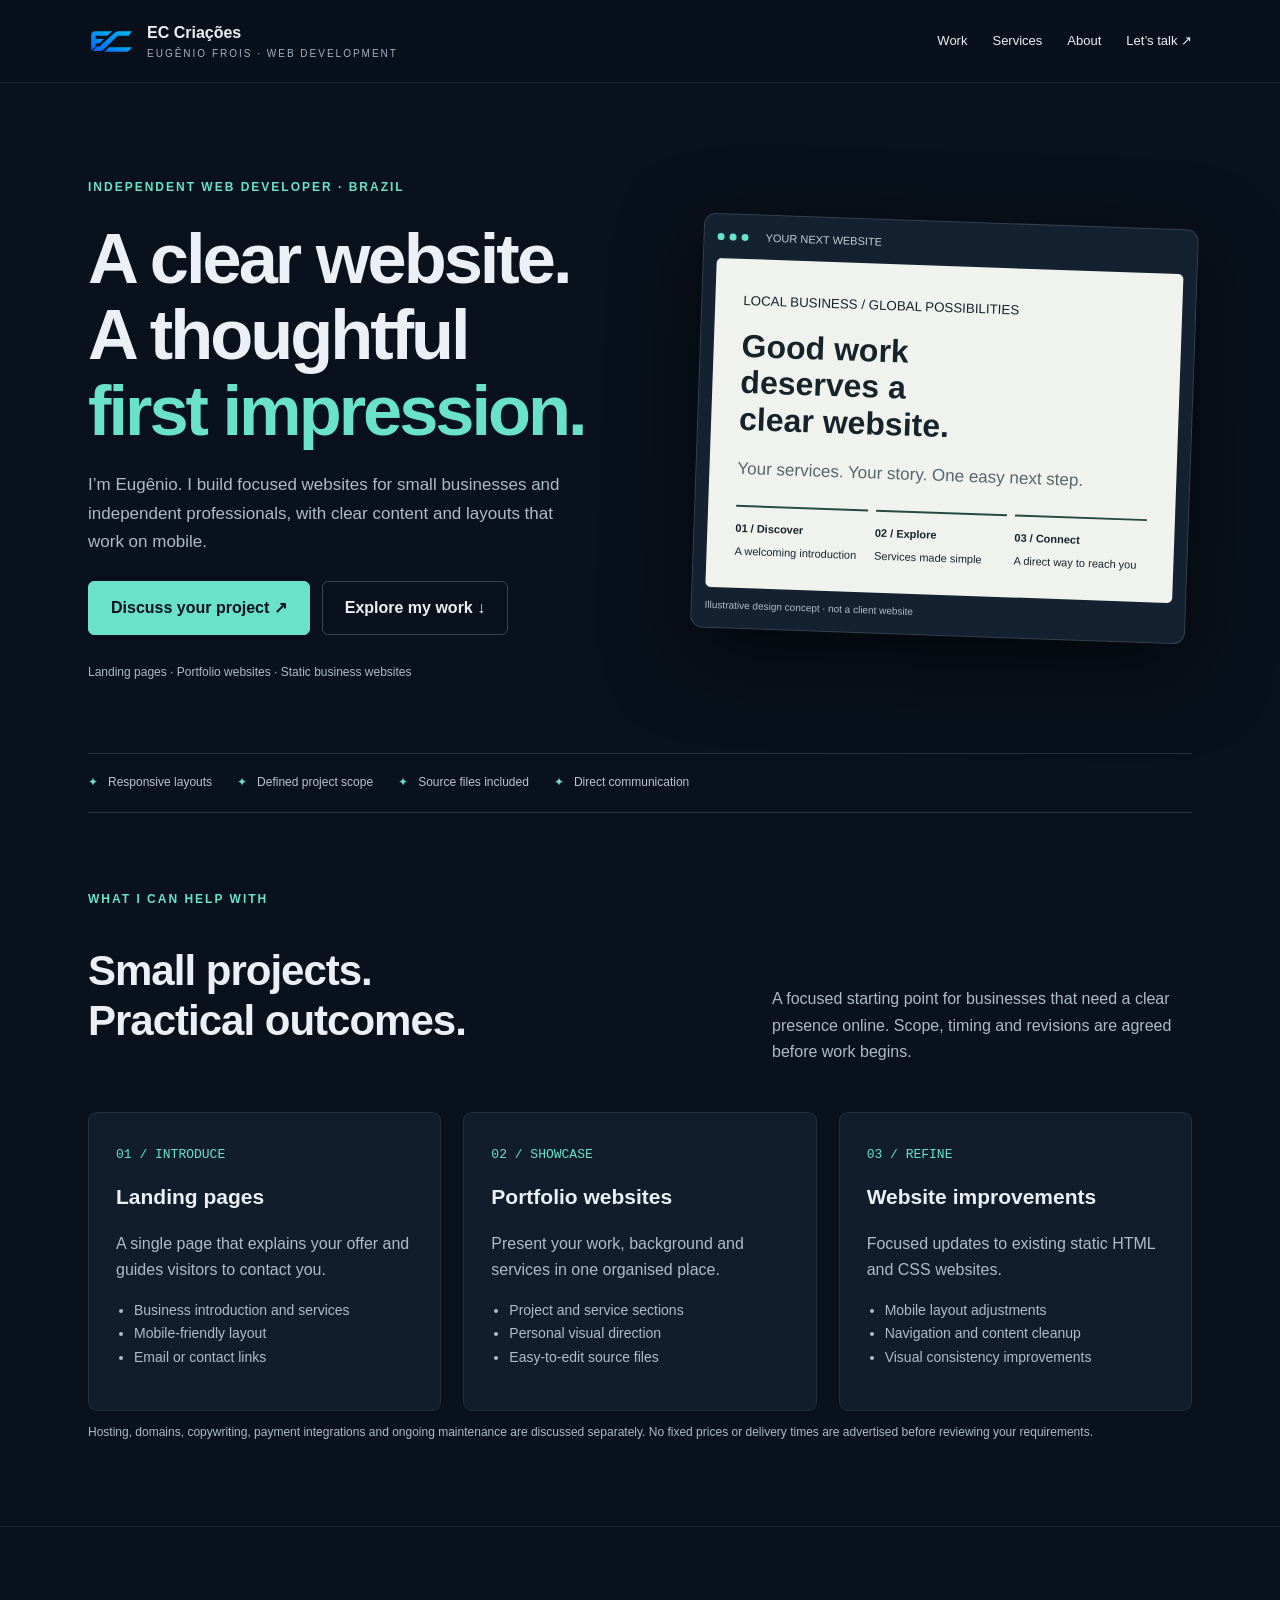
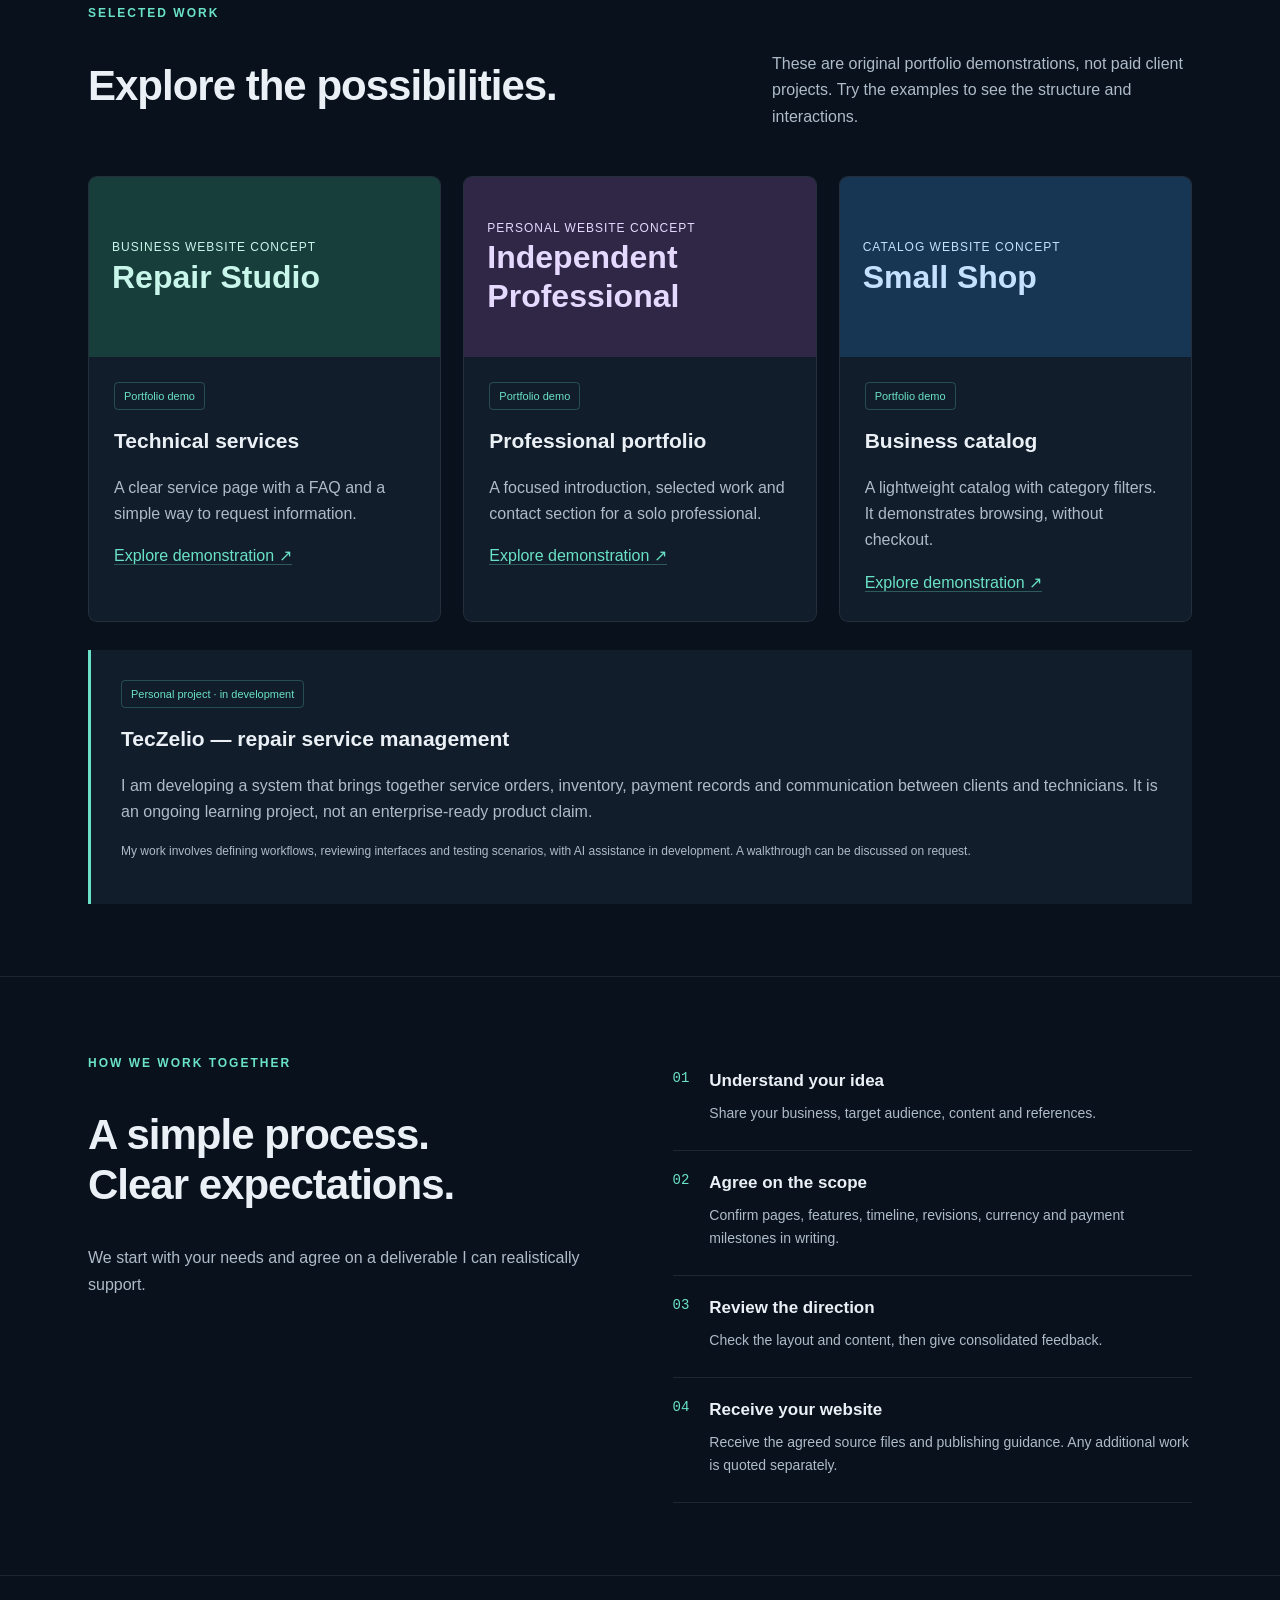
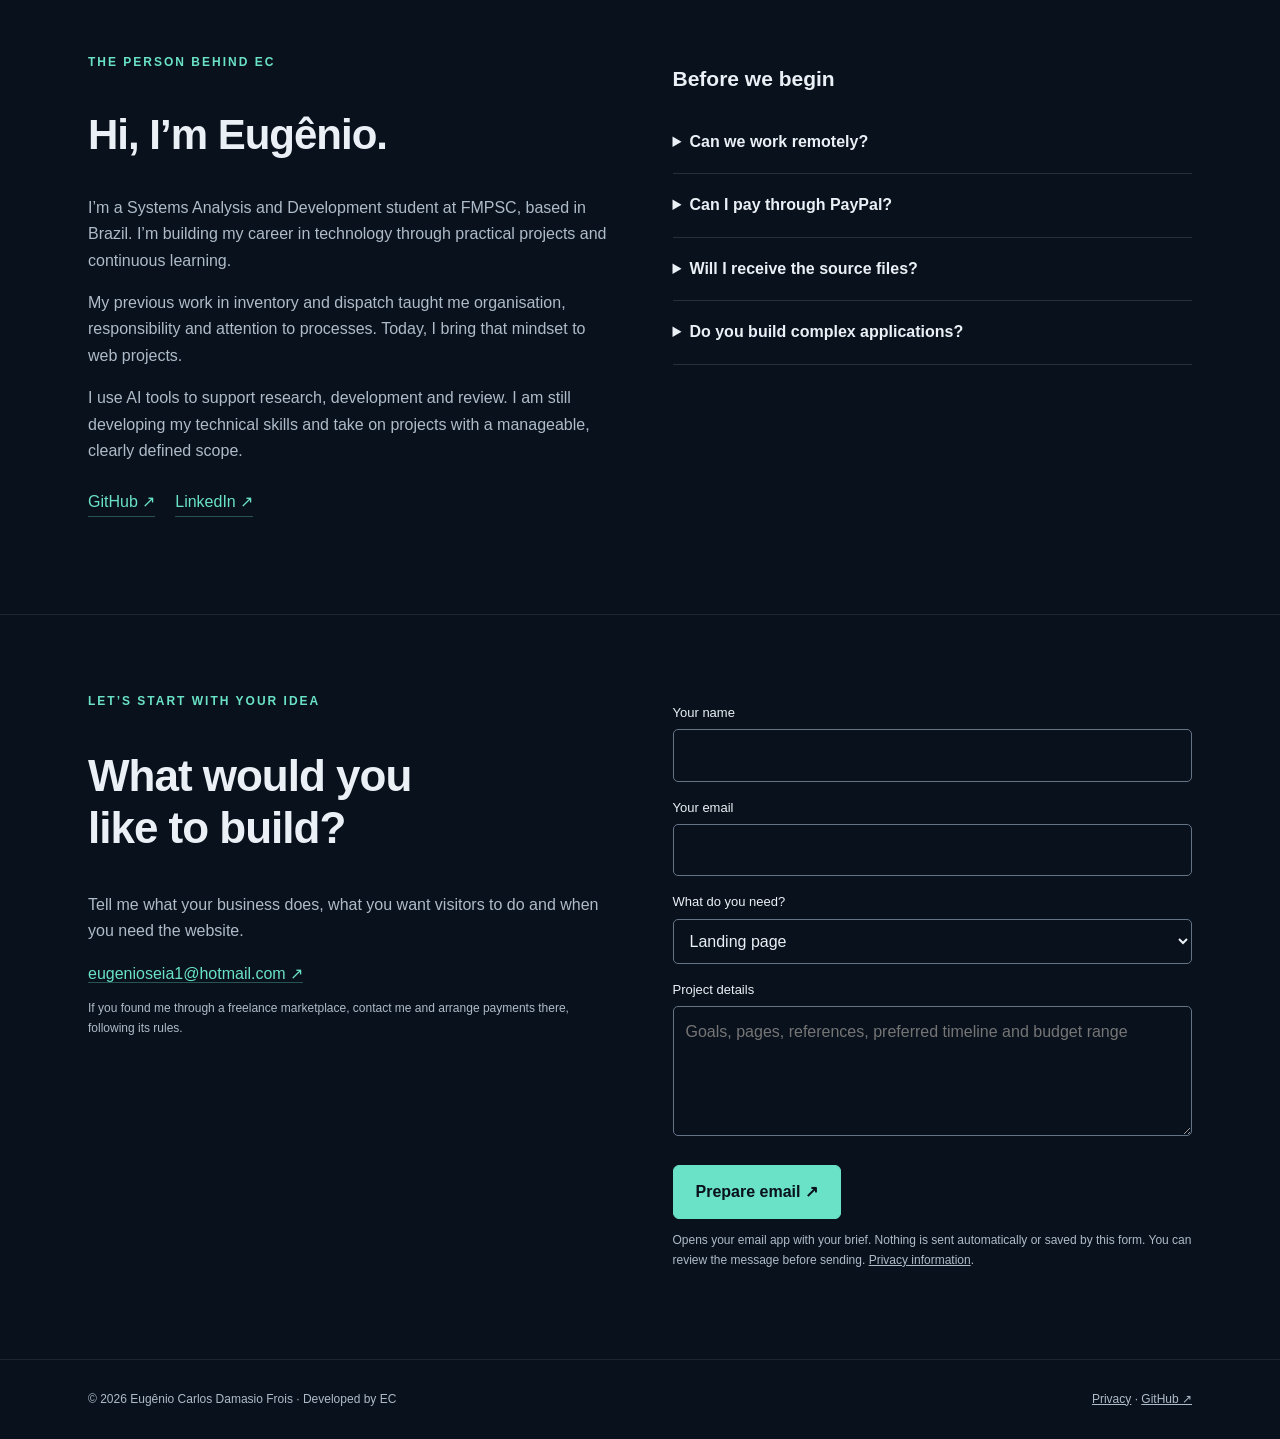
==== index.html @ fc592690 "Atualização do portfólio EC — 12/10/2026 00:22:36" ====
<!doctype html><html lang="en"><head><meta charset="utf-8"><meta name="viewport" content="width=device-width,initial-scale=1"><title>Eugênio Frois | EC · Independent Web Developer</title><meta name="description" content="Responsive landing pages, portfolio websites and static business websites by Eugênio Frois, an independent developer based in Brazil."><meta name="theme-color" content="#09111c"><link rel="icon" href="assets/ec-logo.svg" type="image/svg+xml"><link rel="stylesheet" href="styles.css"><script src="site.js" defer></script></head><body><a class="skip" href="#main">Skip to content</a><header><div class="wrap nav"><a class="brand" href="index.html"><img src="assets/ec-logo.svg" alt="EC"><div><b>EC Criações</b><small>EUGÊNIO FROIS · WEB DEVELOPMENT</small></div></a><nav aria-label="Main navigation"><a href="index.html#work">Work</a><a href="index.html#services">Services</a><a href="index.html#about">About</a><a href="index.html#contact">Let’s talk ↗</a></nav></div></header><main id="main"><div class="wrap"><section class="hero"><div><span class="eyebrow">Independent web developer · Brazil</span><h1>A clear website.<br>A thoughtful<br><em>first impression.</em></h1><p>I’m Eugênio. I build focused websites for small businesses and independent professionals, with clear content and layouts that work on mobile.</p><div class="actions"><a class="button" href="#contact">Discuss your project ↗</a><a class="button secondary" href="#work">Explore my work ↓</a></div><div class="meta">Landing pages · Portfolio websites · Static business websites</div></div><div class="studio" aria-label="Illustrative website design"><div class="window-top"><span class="dot"></span><span class="dot"></span><span class="dot"></span><span>YOUR NEXT WEBSITE</span></div><div class="canvas"><small>LOCAL BUSINESS / GLOBAL POSSIBILITIES</small><h3>Good work deserves a clear website.</h3><p>Your services. Your story. One easy next step.</p><div class="preview-grid"><div class="preview-tile"><b>01 / Discover</b>A welcoming introduction</div><div class="preview-tile"><b>02 / Explore</b>Services made simple</div><div class="preview-tile"><b>03 / Connect</b>A direct way to reach you</div></div></div><div class="preview-label">Illustrative design concept · not a client website</div></div></section><div class="rail"><span>Responsive layouts</span><span>Defined project scope</span><span>Source files included</span><span>Direct communication</span></div></div>
<section class="section" id="services"><div class="wrap"><div class="section-head"><div><span class="eyebrow">What I can help with</span><h2>Small projects.<br>Practical outcomes.</h2></div><p>A focused starting point for businesses that need a clear presence online. Scope, timing and revisions are agreed before work begins.</p></div><div class="grid"><article class="card"><span class="number">01 / INTRODUCE</span><h3>Landing pages</h3><p>A single page that explains your offer and guides visitors to contact you.</p><ul><li>Business introduction and services</li><li>Mobile-friendly layout</li><li>Email or contact links</li></ul></article><article class="card"><span class="number">02 / SHOWCASE</span><h3>Portfolio websites</h3><p>Present your work, background and services in one organised place.</p><ul><li>Project and service sections</li><li>Personal visual direction</li><li>Easy-to-edit source files</li></ul></article><article class="card"><span class="number">03 / REFINE</span><h3>Website improvements</h3><p>Focused updates to existing static HTML and CSS websites.</p><ul><li>Mobile layout adjustments</li><li>Navigation and content cleanup</li><li>Visual consistency improvements</li></ul></article></div><p class="fine">Hosting, domains, copywriting, payment integrations and ongoing maintenance are discussed separately. No fixed prices or delivery times are advertised before reviewing your requirements.</p></div></section>
<section class="section" id="work"><div class="wrap"><div class="section-head"><div><span class="eyebrow">Selected work</span><h2>Explore the possibilities.</h2></div><p>These are original portfolio demonstrations, not paid client projects. Try the examples to see the structure and interactions.</p></div><div class="grid"><article class="card project"><div class="project-art"><span>BUSINESS WEBSITE CONCEPT</span><strong>Repair Studio</strong></div><div class="copy"><span class="tag">Portfolio demo</span><h3>Technical services</h3><p>A clear service page with a FAQ and a simple way to request information.</p><a class="text-link" href="demo-repair.html">Explore demonstration ↗</a></div></article><article class="card project"><div class="project-art purple"><span>PERSONAL WEBSITE CONCEPT</span><strong>Independent<br>Professional</strong></div><div class="copy"><span class="tag">Portfolio demo</span><h3>Professional portfolio</h3><p>A focused introduction, selected work and contact section for a solo professional.</p><a class="text-link" href="demo-professional.html">Explore demonstration ↗</a></div></article><article class="card project"><div class="project-art blue"><span>CATALOG WEBSITE CONCEPT</span><strong>Small Shop</strong></div><div class="copy"><span class="tag">Portfolio demo</span><h3>Business catalog</h3><p>A lightweight catalog with category filters. It demonstrates browsing, without checkout.</p><a class="text-link" href="demo-catalog.html">Explore demonstration ↗</a></div></article></div><div class="about-box" style="margin-top:28px"><span class="tag">Personal project · in development</span><h3>TecZelio — repair service management</h3><p>I am developing a system that brings together service orders, inventory, payment records and communication between clients and technicians. It is an ongoing learning project, not an enterprise-ready product claim.</p><p class="fine">My work involves defining workflows, reviewing interfaces and testing scenarios, with AI assistance in development. A walkthrough can be discussed on request.</p></div></div></section>
<section class="section"><div class="wrap split"><div><span class="eyebrow">How we work together</span><h2>A simple process.<br>Clear expectations.</h2><p>We start with your needs and agree on a deliverable I can realistically support.</p></div><div class="steps"><div class="step"><div><strong>Understand your idea</strong><p>Share your business, target audience, content and references.</p></div></div><div class="step"><div><strong>Agree on the scope</strong><p>Confirm pages, features, timeline, revisions, currency and payment milestones in writing.</p></div></div><div class="step"><div><strong>Review the direction</strong><p>Check the layout and content, then give consolidated feedback.</p></div></div><div class="step"><div><strong>Receive your website</strong><p>Receive the agreed source files and publishing guidance. Any additional work is quoted separately.</p></div></div></div></div></section>
<section class="section" id="about"><div class="wrap split"><div><span class="eyebrow">The person behind EC</span><h2>Hi, I’m Eugênio.</h2><p>I’m a Systems Analysis and Development student at FMPSC, based in Brazil. I’m building my career in technology through practical projects and continuous learning.</p><p>My previous work in inventory and dispatch taught me organisation, responsibility and attention to processes. Today, I bring that mindset to web projects.</p><p>I use AI tools to support research, development and review. I am still developing my technical skills and take on projects with a manageable, clearly defined scope.</p><div class="socials"><a class="text-link" href="https://github.com/eugeniofrois-creator" target="_blank" rel="noopener noreferrer">GitHub ↗</a><a class="text-link" href="https://www.linkedin.com/in/eugenio-carlos-4752462b6/" target="_blank" rel="noopener noreferrer">LinkedIn ↗</a></div></div><div class="faq"><h3>Before we begin</h3><details><summary>Can we work remotely?</summary><p>Yes. Project requirements, feedback and delivery can be coordinated in writing. I’m based in Brazil, in the Brasília time zone.</p></details><details><summary>Can I pay through PayPal?</summary><p>For direct projects, PayPal payment arrangements can be discussed after the quote. Currency, fees and milestones must be agreed first. This website does not process payments. Projects found through freelance platforms must follow their payment rules.</p></details><details><summary>Will I receive the source files?</summary><p>Source files are included in the agreed delivery. Ownership, third-party asset licences and any reuse restrictions are specified in the project agreement.</p></details><details><summary>Do you build complex applications?</summary><p>My current freelance focus is small static websites and interface improvements. Complex backend systems, sensitive data processing and payment integrations require a separate technical assessment.</p></details></div></div></section>
<section class="section contact" id="contact"><div class="wrap split"><div><span class="eyebrow">Let’s start with your idea</span><h2>What would you<br>like to build?</h2><p>Tell me what your business does, what you want visitors to do and when you need the website.</p><a class="text-link" href="mailto:eugenioseia1@hotmail.com">eugenioseia1@hotmail.com ↗</a><p class="fine">If you found me through a freelance marketplace, contact me and arrange payments there, following its rules.</p></div><form id="brief"><label for="name">Your name</label><input id="name" name="name" required maxlength="80" autocomplete="name"><label for="email">Your email</label><input id="email" name="email" type="email" required maxlength="180" autocomplete="email"><label for="service">What do you need?</label><select id="service" name="service"><option>Landing page</option><option>Portfolio website</option><option>Static business website</option><option>HTML / CSS improvements</option></select><label for="message">Project details</label><textarea id="message" name="message" required maxlength="2000" placeholder="Goals, pages, references, preferred timeline and budget range"></textarea><button class="button" type="submit">Prepare email ↗</button><p class="fine">Opens your email app with your brief. Nothing is sent automatically or saved by this form. You can review the message before sending. <a href="privacy.html">Privacy information</a>.</p><p id="formStatus" role="status"></p><a id="emailFallback" hidden>Open prepared email</a></form></div></section></main><footer><div class="wrap footer-row"><span>© 2026 Eugênio Carlos Damasio Frois · Developed by EC</span><span><a href="privacy.html">Privacy</a> · <a href="https://github.com/eugeniofrois-creator" target="_blank" rel="noopener noreferrer">GitHub ↗</a></span></div></footer></body></html>
---- styles.css ----
*{box-sizing:border-box}html{scroll-behavior:smooth;scroll-padding-top:95px}body{margin:0;background:#09111c;color:#eaf0f5;font-family:Arial,Helvetica,sans-serif;line-height:1.65}a{color:inherit}button,input,select,textarea{font:inherit}button,a,input,select,textarea{outline-offset:5px}a:focus-visible,button:focus-visible{outline:3px solid #6ae2c7}.wrap{max-width:1160px;margin:auto;padding:0 28px}.skip{position:absolute;top:-70px}.skip:focus{top:0;z-index:10;background:white;color:black}header{position:sticky;top:0;background:#09111cf2;border-bottom:1px solid #ffffff15;z-index:3}.nav{display:flex;align-items:center;justify-content:space-between;min-height:82px;gap:20px}.brand{display:flex;align-items:center;text-decoration:none;gap:12px}.brand img{width:47px;height:47px}.brand small{display:block;color:#a4b2c3;font-size:10px;letter-spacing:2px}.nav nav{display:flex;gap:25px;font-size:13px}.nav nav a{text-decoration:none}.button{display:inline-flex;align-items:center;justify-content:center;padding:13px 22px;background:#6ae2c7;border:1px solid #6ae2c7;border-radius:6px;color:#09111c;font-weight:bold;text-decoration:none;cursor:pointer}.button.secondary{background:transparent;color:#eaf0f5;border-color:#ffffff35}.actions{display:flex;flex-wrap:wrap;gap:12px;margin-top:25px}.hero{padding:90px 0 70px;display:grid;grid-template-columns:1.1fr 1fr;gap:65px;align-items:center}.eyebrow{font-size:12px;letter-spacing:2px;text-transform:uppercase;color:#6ae2c7;font-weight:bold}h1{font-size:clamp(42px,5.5vw,72px);line-height:1.08;letter-spacing:-3px;margin:22px 0}h1 em{font-style:normal;color:#6ae2c7}p{color:#aebbc9}h2{font-size:clamp(29px,4vw,42px);line-height:1.2;letter-spacing:-1px}h3{font-size:21px;margin:14px 0}.hero p{max-width:490px;font-size:17px}.meta{font-size:12px;margin-top:28px;color:#aebbc9}.studio{background:#132130;border:1px solid #ffffff24;border-radius:12px;padding:13px;box-shadow:0 25px 80px #0008;transform:rotate(2deg)}.window-top{display:flex;gap:5px;align-items:center;font-size:11px;color:#c4ced8;margin:0 0 13px}.dot{height:7px;width:7px;border-radius:50%;background:#6ae2c7}.window-top span:last-child{margin-left:12px}.canvas{background:#f0f3ed;color:#17232b;border-radius:5px;padding:28px}.canvas p{color:#56656a}.canvas h3{font-size:32px;line-height:1.15;max-width:220px}.preview-grid{display:grid;grid-template-columns:repeat(3,1fr);gap:8px;margin-top:22px}.preview-tile{border-top:2px solid #264a40;padding-top:12px;font-size:11px}.preview-tile b{display:block;margin-bottom:5px}.preview-label{font-size:10px;color:#b2bec9;margin-top:10px}.rail{display:flex;flex-wrap:wrap;gap:25px;border-top:1px solid #ffffff20;border-bottom:1px solid #ffffff20;padding:19px 0;font-size:12px;color:#b9c5d0}.rail span:before{content:'✦';color:#6ae2c7;margin-right:10px}section.section{padding:72px 0;border-bottom:1px solid #ffffff15}.section-head{display:flex;justify-content:space-between;gap:40px;align-items:end;margin-bottom:30px}.section-head p{max-width:420px}.grid{display:grid;grid-template-columns:repeat(3,minmax(0,1fr));gap:22px}.card{background:#111d2a;padding:27px;border:1px solid #ffffff14;border-radius:9px}.number{font:13px monospace;color:#6ae2c7}.card ul{padding-left:18px;color:#afbdcb;font-size:14px}.tag{display:inline-block;font-size:11px;padding:4px 9px;border:1px solid #6ae2c740;color:#6ae2c7;border-radius:4px}.project{padding:0;overflow:hidden}.project .copy{padding:25px}.project-art{height:180px;padding:23px;display:flex;flex-direction:column;justify-content:center;background:#183e3b;color:#c8f6eb}.project-art.purple{background:#302746;color:#e6d9ff}.project-art.blue{background:#173654;color:#c4e1ff}.project-art strong{font-size:32px;line-height:1.2}.project-art span{font-size:12px;letter-spacing:1px}.text-link{color:#6ae2c7;text-decoration:none;border-bottom:1px solid #6ae2c750}.split{display:grid;grid-template-columns:1fr 1fr;gap:65px}.steps{counter-reset:steps}.step{padding:18px 0;border-bottom:1px solid #ffffff18;display:flex;gap:20px}.step:before{counter-increment:steps;content:'0' counter(steps);color:#6ae2c7;font:14px monospace;margin-top:3px}.step strong{font-size:17px}.step p{margin:7px 0;font-size:14px}.about-box{padding:30px;border-left:3px solid #6ae2c7;background:#111d2a}.faq details{padding:18px 0;border-bottom:1px solid #ffffff20}.faq summary{cursor:pointer;font-weight:bold}.faq p{font-size:14px}label{display:block;font-size:13px;margin:15px 0 6px}input,select,textarea{width:100%;background:#09111c;color:#eaf0f5;padding:12px;border:1px solid #647487;border-radius:5px}textarea{min-height:130px;resize:vertical}form .button{margin-top:20px}.fine{font-size:12px}.contact h2{font-size:44px}.socials{display:flex;gap:20px;margin:25px 0;flex-wrap:wrap}footer{padding:30px 0;color:#aebbc9;font-size:12px}.footer-row{display:flex;justify-content:space-between;gap:20px}.demo-banner{padding:12px 20px;background:#6ae2c7;color:#09111c;text-align:center;font-size:13px}.demo-hero{padding:80px 0}.demo-hero h1{max-width:750px}.demo-services{margin-bottom:65px}.demo-services .card{min-height:160px}.demo-contact{margin-bottom:70px}.filter{display:flex;gap:10px;flex-wrap:wrap;margin-bottom:20px}.filter button[aria-pressed=true]{background:#6ae2c7;color:#09111c}.product[hidden]{display:none}.error{color:#ffc2bb}.success{color:#6ae2c7}@media(max-width:850px){.hero,.split{grid-template-columns:1fr;gap:35px}.hero{padding-top:50px}.studio{transform:none;max-width:560px}.grid{grid-template-columns:1fr}.section-head{display:block}.nav{flex-wrap:wrap;padding:15px 0}.nav nav{gap:16px;flex-wrap:wrap}h1{letter-spacing:-2px}.footer-row{flex-direction:column}.section{padding:48px 0!important}}@media(max-width:420px){.wrap{padding:0 20px}.nav nav{font-size:12px}.canvas{padding:20px}.contact h2{font-size:35px}}@media(prefers-reduced-motion:reduce){html{scroll-behavior:auto}.studio{transform:none}}
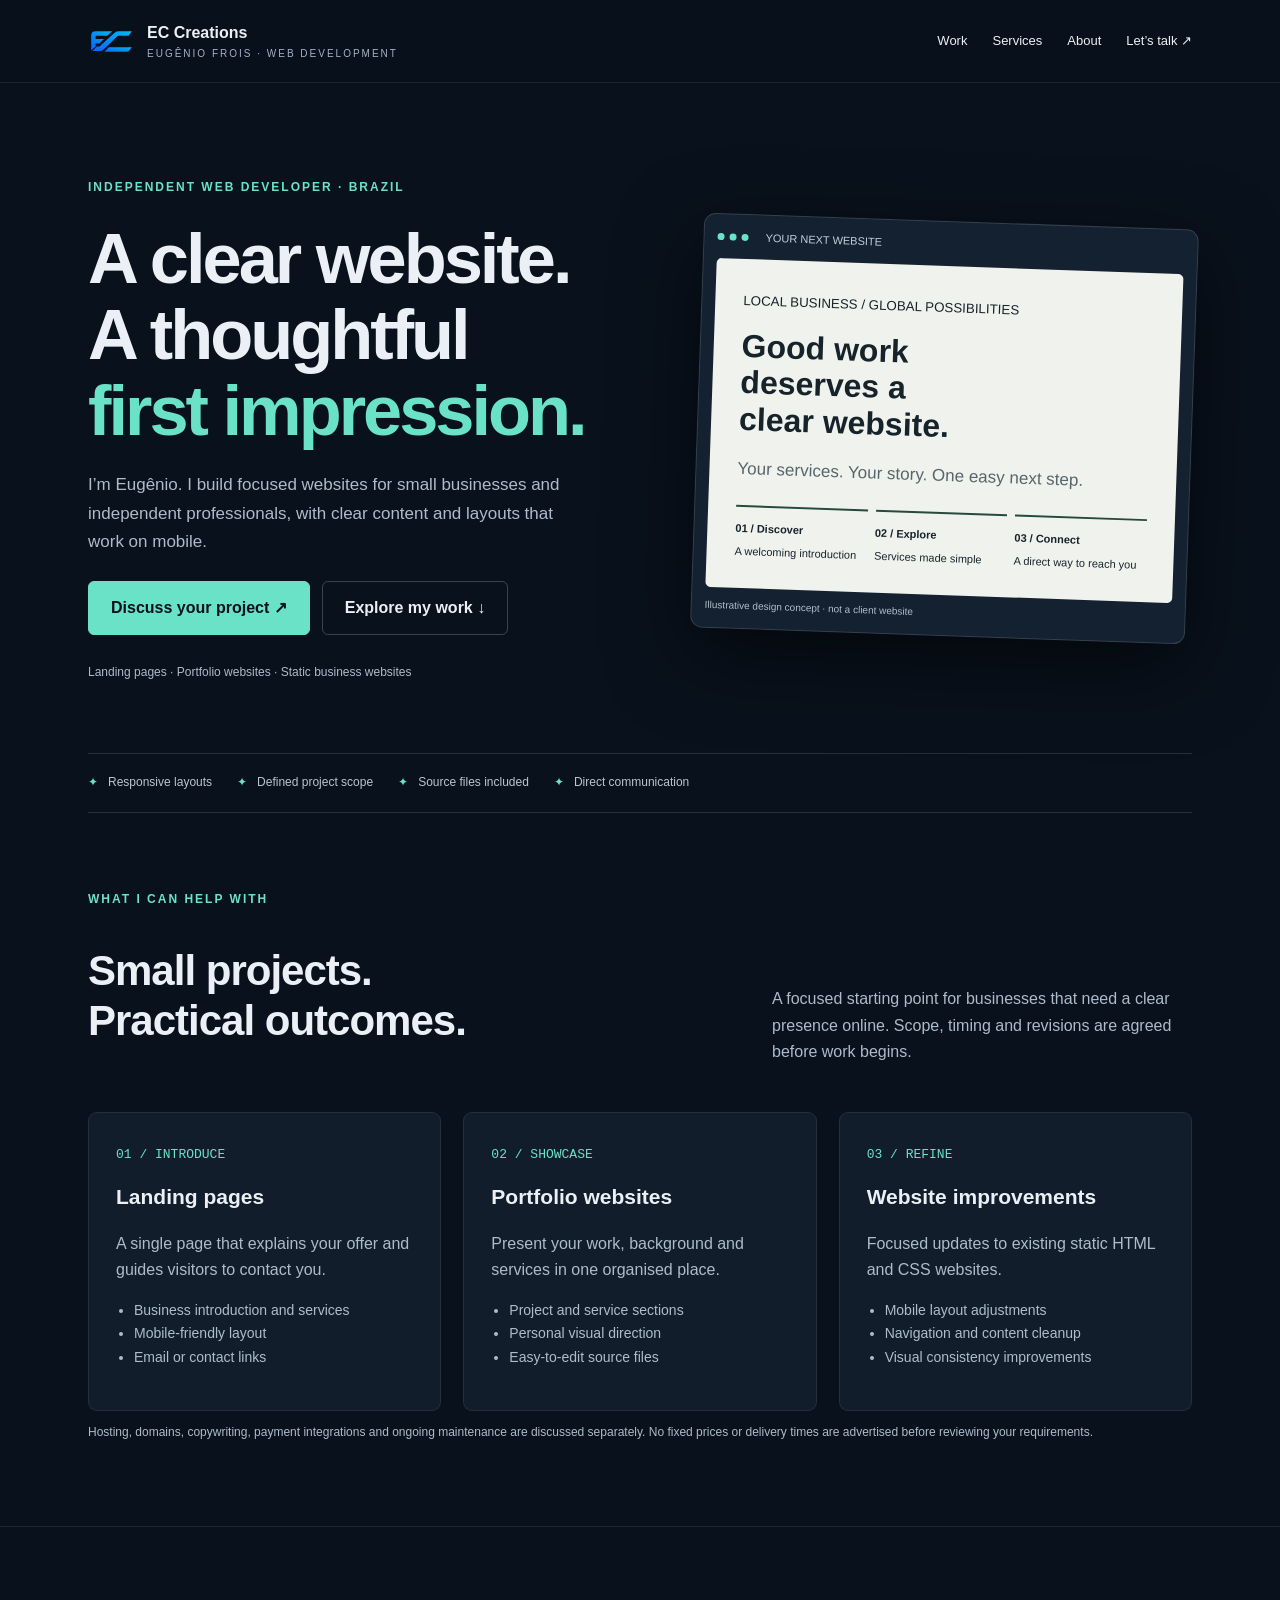
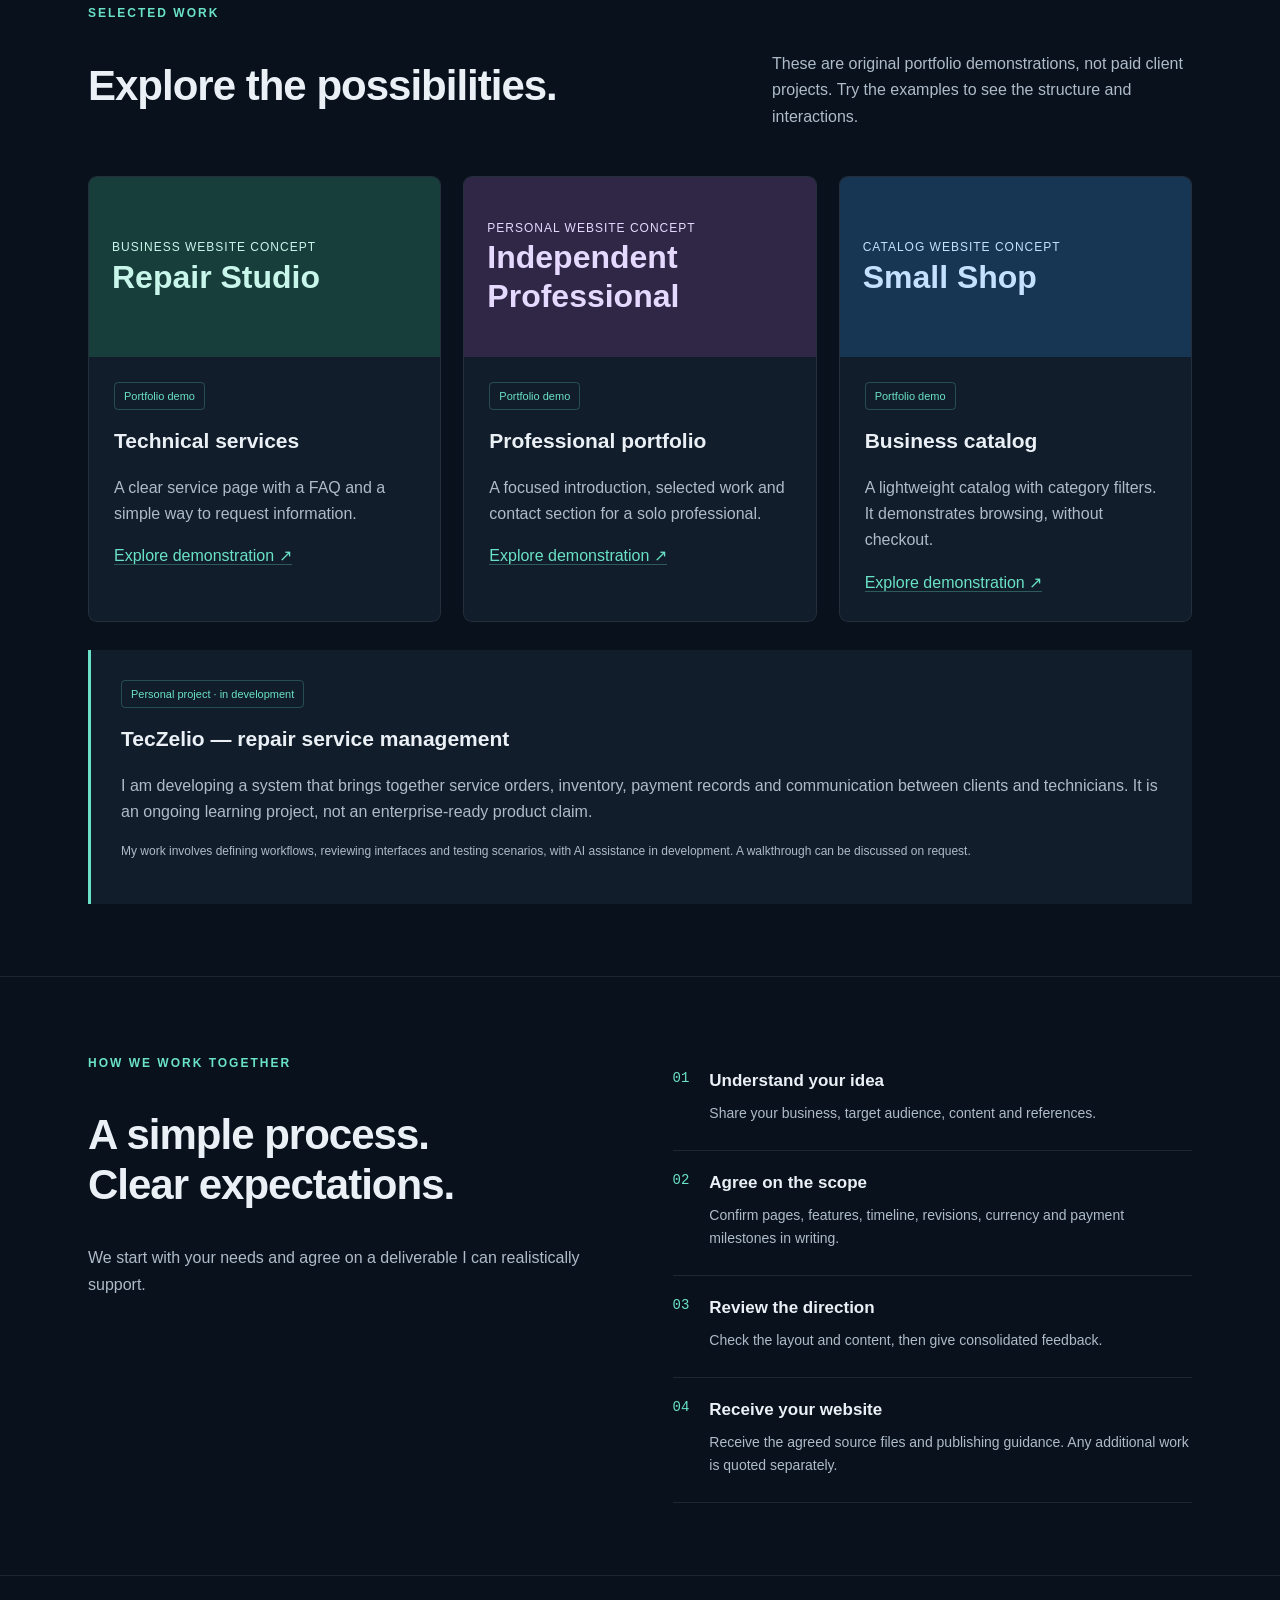
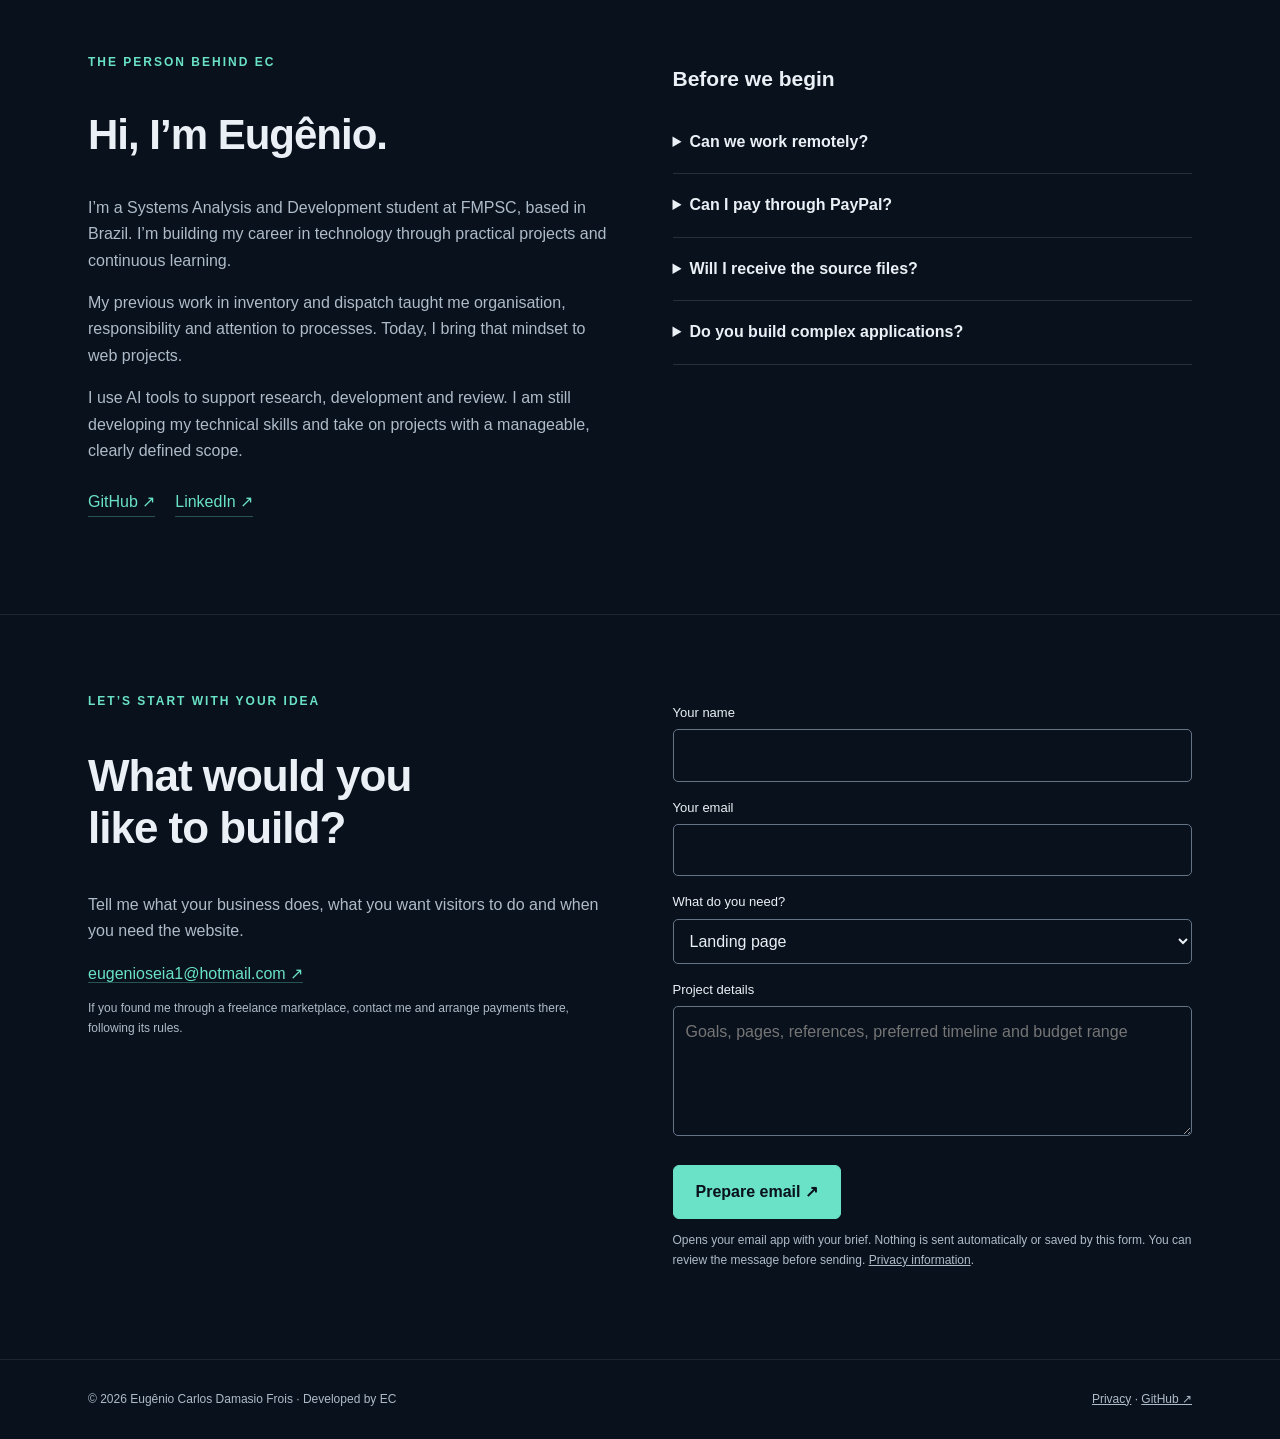
==== commit ee858584: "Atualização do portfólio EC — 12/10/2026 08:50:52" ====
--- a/index.html
+++ b/index.html
@@ -1,4 +1,4 @@
-<!doctype html><html lang="en"><head><meta charset="utf-8"><meta name="viewport" content="width=device-width,initial-scale=1"><title>Eugênio Frois | EC · Independent Web Developer</title><meta name="description" content="Responsive landing pages, portfolio websites and static business websites by Eugênio Frois, an independent developer based in Brazil."><meta name="theme-color" content="#09111c"><link rel="icon" href="assets/ec-logo.svg" type="image/svg+xml"><link rel="stylesheet" href="styles.css"><script src="site.js" defer></script></head><body><a class="skip" href="#main">Skip to content</a><header><div class="wrap nav"><a class="brand" href="index.html"><img src="assets/ec-logo.svg" alt="EC"><div><b>EC Criações</b><small>EUGÊNIO FROIS · WEB DEVELOPMENT</small></div></a><nav aria-label="Main navigation"><a href="index.html#work">Work</a><a href="index.html#services">Services</a><a href="index.html#about">About</a><a href="index.html#contact">Let’s talk ↗</a></nav></div></header><main id="main"><div class="wrap"><section class="hero"><div><span class="eyebrow">Independent web developer · Brazil</span><h1>A clear website.<br>A thoughtful<br><em>first impression.</em></h1><p>I’m Eugênio. I build focused websites for small businesses and independent professionals, with clear content and layouts that work on mobile.</p><div class="actions"><a class="button" href="#contact">Discuss your project ↗</a><a class="button secondary" href="#work">Explore my work ↓</a></div><div class="meta">Landing pages · Portfolio websites · Static business websites</div></div><div class="studio" aria-label="Illustrative website design"><div class="window-top"><span class="dot"></span><span class="dot"></span><span class="dot"></span><span>YOUR NEXT WEBSITE</span></div><div class="canvas"><small>LOCAL BUSINESS / GLOBAL POSSIBILITIES</small><h3>Good work deserves a clear website.</h3><p>Your services. Your story. One easy next step.</p><div class="preview-grid"><div class="preview-tile"><b>01 / Discover</b>A welcoming introduction</div><div class="preview-tile"><b>02 / Explore</b>Services made simple</div><div class="preview-tile"><b>03 / Connect</b>A direct way to reach you</div></div></div><div class="preview-label">Illustrative design concept · not a client website</div></div></section><div class="rail"><span>Responsive layouts</span><span>Defined project scope</span><span>Source files included</span><span>Direct communication</span></div></div>
+<!doctype html><html lang="en"><head><meta charset="utf-8"><meta name="viewport" content="width=device-width,initial-scale=1"><title>Eugênio Frois | EC · Independent Web Developer</title><meta name="description" content="Responsive landing pages, portfolio websites and static business websites by Eugênio Frois, an independent developer based in Brazil."><meta name="theme-color" content="#09111c"><link rel="icon" href="assets/ec-logo.svg" type="image/svg+xml"><link rel="stylesheet" href="styles.css"><script src="site.js" defer></script></head><body><a class="skip" href="#main">Skip to content</a><header><div class="wrap nav"><a class="brand" href="index.html"><img src="assets/ec-logo.svg" alt="EC"><div><b>EC Creations</b><small>EUGÊNIO FROIS · WEB DEVELOPMENT</small></div></a><nav aria-label="Main navigation"><a href="index.html#work">Work</a><a href="index.html#services">Services</a><a href="index.html#about">About</a><a href="index.html#contact">Let’s talk ↗</a></nav></div></header><main id="main"><div class="wrap"><section class="hero"><div><span class="eyebrow">Independent web developer · Brazil</span><h1>A clear website.<br>A thoughtful<br><em>first impression.</em></h1><p>I’m Eugênio. I build focused websites for small businesses and independent professionals, with clear content and layouts that work on mobile.</p><div class="actions"><a class="button" href="#contact">Discuss your project ↗</a><a class="button secondary" href="#work">Explore my work ↓</a></div><div class="meta">Landing pages · Portfolio websites · Static business websites</div></div><div class="studio" aria-label="Illustrative website design"><div class="window-top"><span class="dot"></span><span class="dot"></span><span class="dot"></span><span>YOUR NEXT WEBSITE</span></div><div class="canvas"><small>LOCAL BUSINESS / GLOBAL POSSIBILITIES</small><h3>Good work deserves a clear website.</h3><p>Your services. Your story. One easy next step.</p><div class="preview-grid"><div class="preview-tile"><b>01 / Discover</b>A welcoming introduction</div><div class="preview-tile"><b>02 / Explore</b>Services made simple</div><div class="preview-tile"><b>03 / Connect</b>A direct way to reach you</div></div></div><div class="preview-label">Illustrative design concept · not a client website</div></div></section><div class="rail"><span>Responsive layouts</span><span>Defined project scope</span><span>Source files included</span><span>Direct communication</span></div></div>
 <section class="section" id="services"><div class="wrap"><div class="section-head"><div><span class="eyebrow">What I can help with</span><h2>Small projects.<br>Practical outcomes.</h2></div><p>A focused starting point for businesses that need a clear presence online. Scope, timing and revisions are agreed before work begins.</p></div><div class="grid"><article class="card"><span class="number">01 / INTRODUCE</span><h3>Landing pages</h3><p>A single page that explains your offer and guides visitors to contact you.</p><ul><li>Business introduction and services</li><li>Mobile-friendly layout</li><li>Email or contact links</li></ul></article><article class="card"><span class="number">02 / SHOWCASE</span><h3>Portfolio websites</h3><p>Present your work, background and services in one organised place.</p><ul><li>Project and service sections</li><li>Personal visual direction</li><li>Easy-to-edit source files</li></ul></article><article class="card"><span class="number">03 / REFINE</span><h3>Website improvements</h3><p>Focused updates to existing static HTML and CSS websites.</p><ul><li>Mobile layout adjustments</li><li>Navigation and content cleanup</li><li>Visual consistency improvements</li></ul></article></div><p class="fine">Hosting, domains, copywriting, payment integrations and ongoing maintenance are discussed separately. No fixed prices or delivery times are advertised before reviewing your requirements.</p></div></section>
 <section class="section" id="work"><div class="wrap"><div class="section-head"><div><span class="eyebrow">Selected work</span><h2>Explore the possibilities.</h2></div><p>These are original portfolio demonstrations, not paid client projects. Try the examples to see the structure and interactions.</p></div><div class="grid"><article class="card project"><div class="project-art"><span>BUSINESS WEBSITE CONCEPT</span><strong>Repair Studio</strong></div><div class="copy"><span class="tag">Portfolio demo</span><h3>Technical services</h3><p>A clear service page with a FAQ and a simple way to request information.</p><a class="text-link" href="demo-repair.html">Explore demonstration ↗</a></div></article><article class="card project"><div class="project-art purple"><span>PERSONAL WEBSITE CONCEPT</span><strong>Independent<br>Professional</strong></div><div class="copy"><span class="tag">Portfolio demo</span><h3>Professional portfolio</h3><p>A focused introduction, selected work and contact section for a solo professional.</p><a class="text-link" href="demo-professional.html">Explore demonstration ↗</a></div></article><article class="card project"><div class="project-art blue"><span>CATALOG WEBSITE CONCEPT</span><strong>Small Shop</strong></div><div class="copy"><span class="tag">Portfolio demo</span><h3>Business catalog</h3><p>A lightweight catalog with category filters. It demonstrates browsing, without checkout.</p><a class="text-link" href="demo-catalog.html">Explore demonstration ↗</a></div></article></div><div class="about-box" style="margin-top:28px"><span class="tag">Personal project · in development</span><h3>TecZelio — repair service management</h3><p>I am developing a system that brings together service orders, inventory, payment records and communication between clients and technicians. It is an ongoing learning project, not an enterprise-ready product claim.</p><p class="fine">My work involves defining workflows, reviewing interfaces and testing scenarios, with AI assistance in development. A walkthrough can be discussed on request.</p></div></div></section>
 <section class="section"><div class="wrap split"><div><span class="eyebrow">How we work together</span><h2>A simple process.<br>Clear expectations.</h2><p>We start with your needs and agree on a deliverable I can realistically support.</p></div><div class="steps"><div class="step"><div><strong>Understand your idea</strong><p>Share your business, target audience, content and references.</p></div></div><div class="step"><div><strong>Agree on the scope</strong><p>Confirm pages, features, timeline, revisions, currency and payment milestones in writing.</p></div></div><div class="step"><div><strong>Review the direction</strong><p>Check the layout and content, then give consolidated feedback.</p></div></div><div class="step"><div><strong>Receive your website</strong><p>Receive the agreed source files and publishing guidance. Any additional work is quoted separately.</p></div></div></div></div></section>
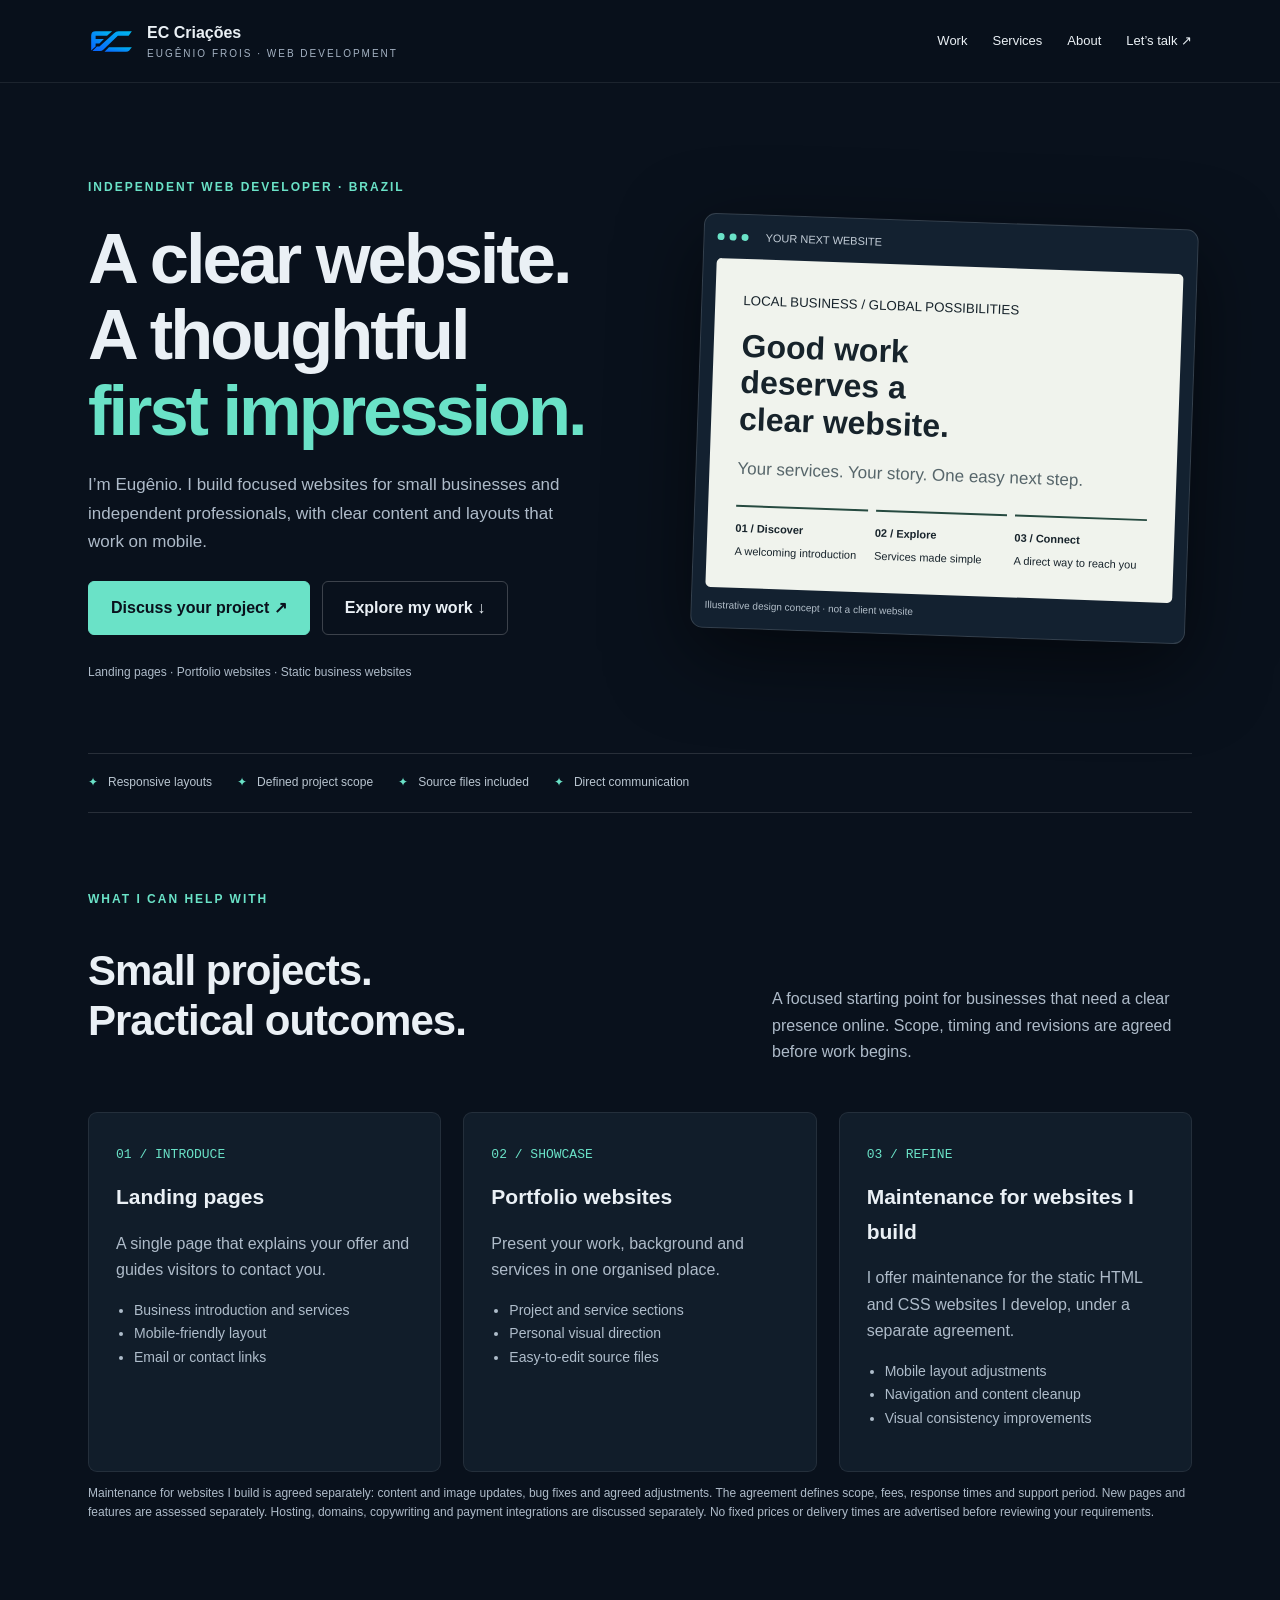
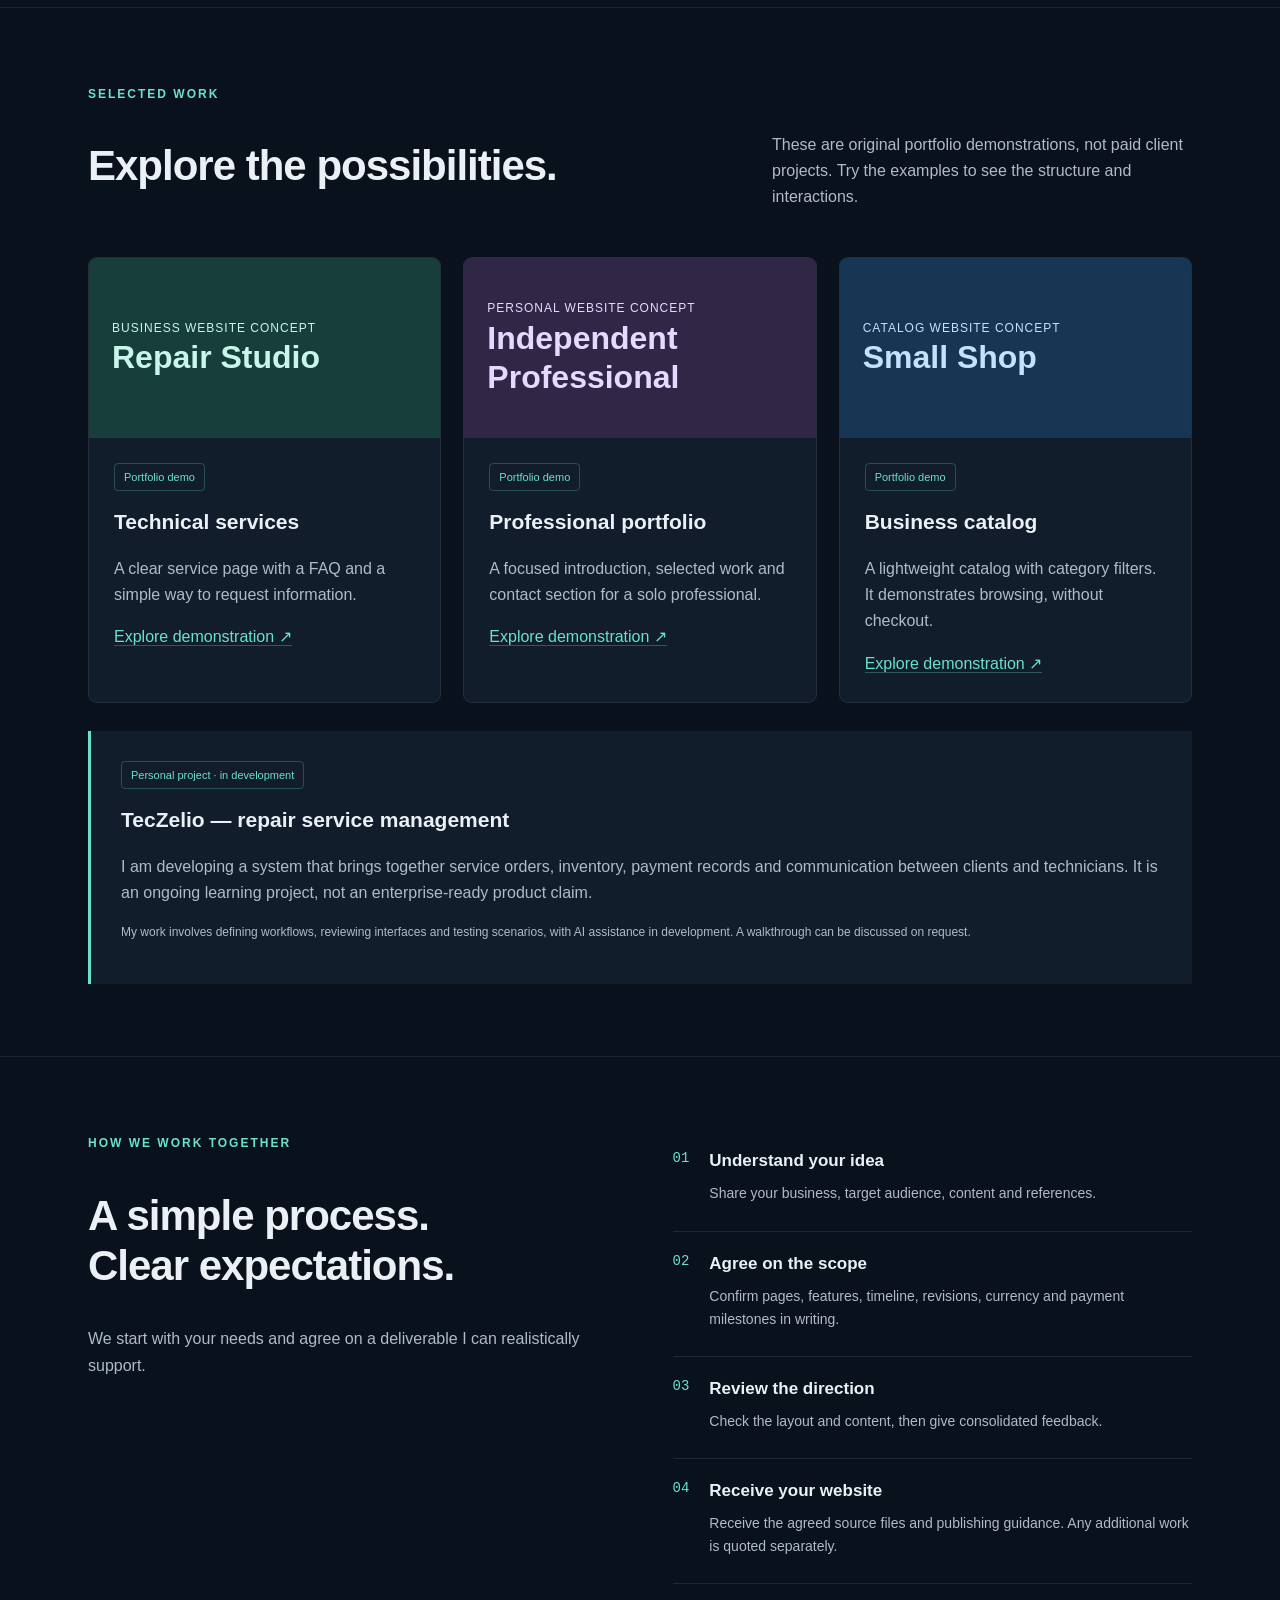
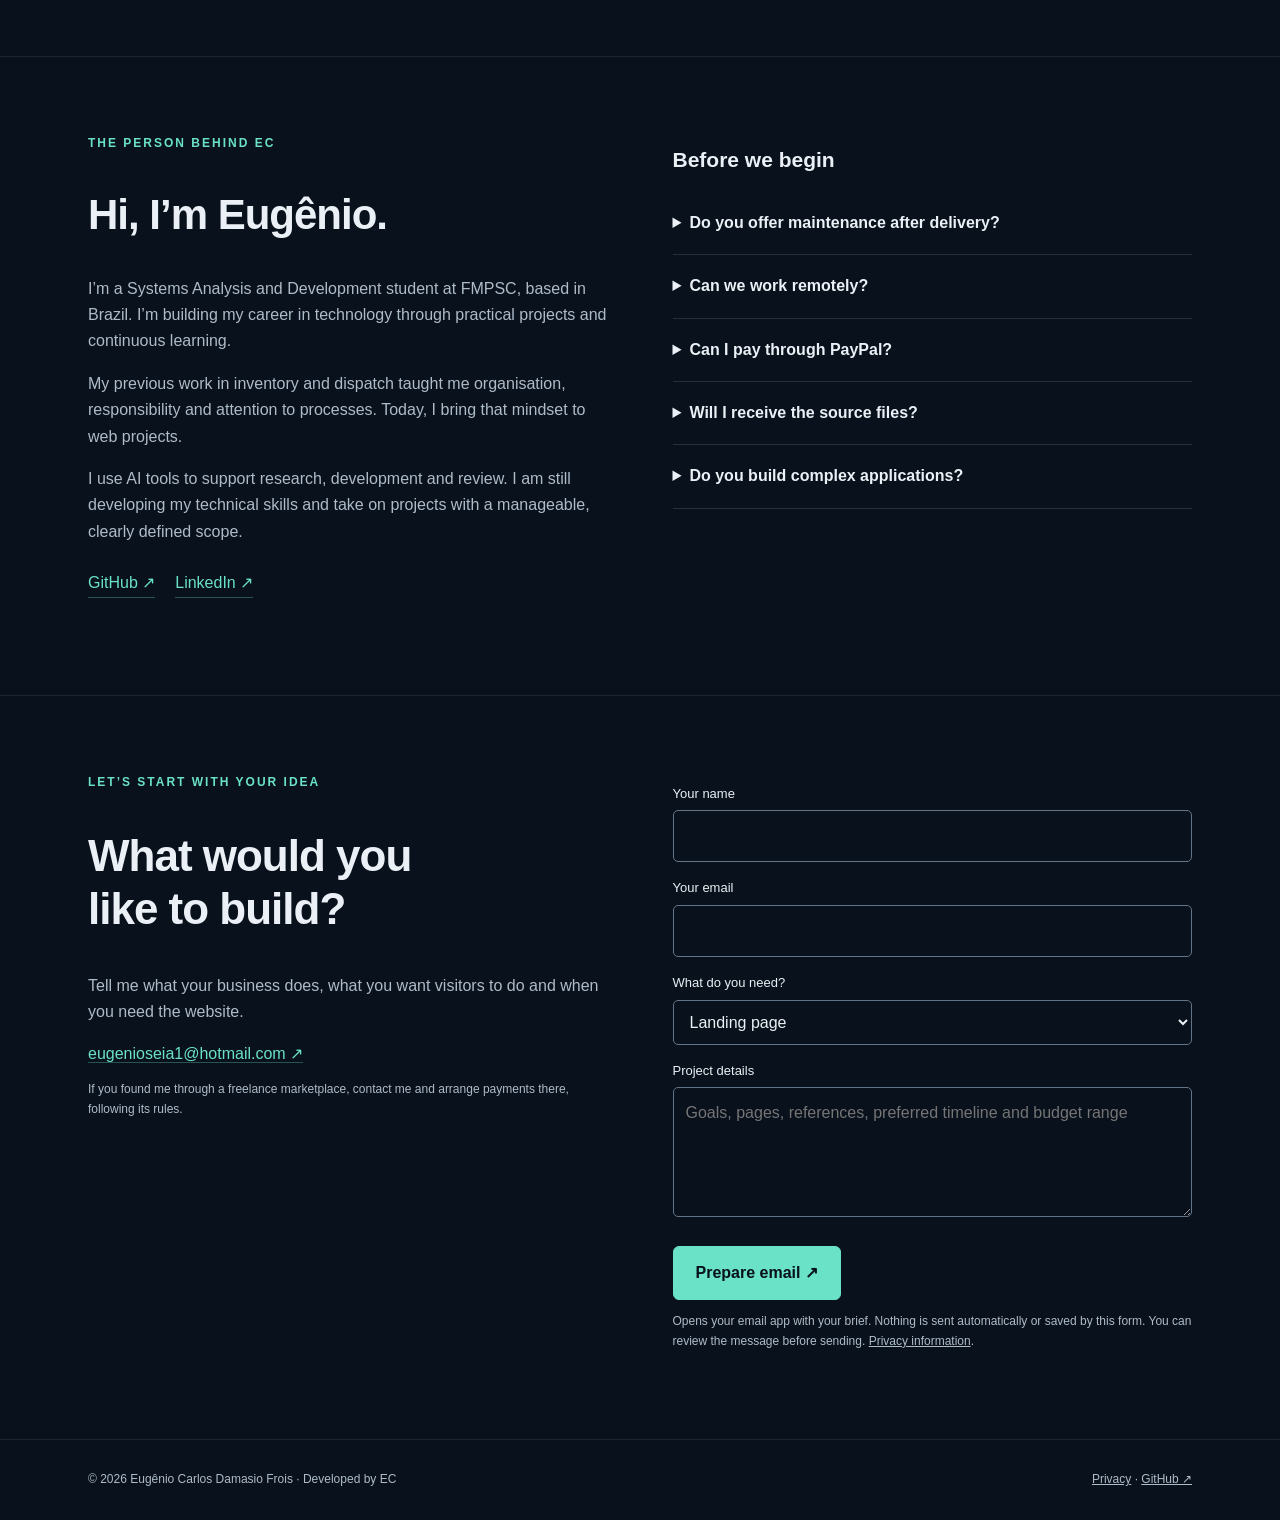
==== commit 753e9ee5: "Atualização do portfólio EC — 13/10/2026 15:23:02" ====
--- a/index.html
+++ b/index.html
@@ -1,6 +1,6 @@
-<!doctype html><html lang="en"><head><meta charset="utf-8"><meta name="viewport" content="width=device-width,initial-scale=1"><title>Eugênio Frois | EC · Independent Web Developer</title><meta name="description" content="Responsive landing pages, portfolio websites and static business websites by Eugênio Frois, an independent developer based in Brazil."><meta name="theme-color" content="#09111c"><link rel="icon" href="assets/ec-logo.svg" type="image/svg+xml"><link rel="stylesheet" href="styles.css"><script src="site.js" defer></script></head><body><a class="skip" href="#main">Skip to content</a><header><div class="wrap nav"><a class="brand" href="index.html"><img src="assets/ec-logo.svg" alt="EC"><div><b>EC Creations</b><small>EUGÊNIO FROIS · WEB DEVELOPMENT</small></div></a><nav aria-label="Main navigation"><a href="index.html#work">Work</a><a href="index.html#services">Services</a><a href="index.html#about">About</a><a href="index.html#contact">Let’s talk ↗</a></nav></div></header><main id="main"><div class="wrap"><section class="hero"><div><span class="eyebrow">Independent web developer · Brazil</span><h1>A clear website.<br>A thoughtful<br><em>first impression.</em></h1><p>I’m Eugênio. I build focused websites for small businesses and independent professionals, with clear content and layouts that work on mobile.</p><div class="actions"><a class="button" href="#contact">Discuss your project ↗</a><a class="button secondary" href="#work">Explore my work ↓</a></div><div class="meta">Landing pages · Portfolio websites · Static business websites</div></div><div class="studio" aria-label="Illustrative website design"><div class="window-top"><span class="dot"></span><span class="dot"></span><span class="dot"></span><span>YOUR NEXT WEBSITE</span></div><div class="canvas"><small>LOCAL BUSINESS / GLOBAL POSSIBILITIES</small><h3>Good work deserves a clear website.</h3><p>Your services. Your story. One easy next step.</p><div class="preview-grid"><div class="preview-tile"><b>01 / Discover</b>A welcoming introduction</div><div class="preview-tile"><b>02 / Explore</b>Services made simple</div><div class="preview-tile"><b>03 / Connect</b>A direct way to reach you</div></div></div><div class="preview-label">Illustrative design concept · not a client website</div></div></section><div class="rail"><span>Responsive layouts</span><span>Defined project scope</span><span>Source files included</span><span>Direct communication</span></div></div>
-<section class="section" id="services"><div class="wrap"><div class="section-head"><div><span class="eyebrow">What I can help with</span><h2>Small projects.<br>Practical outcomes.</h2></div><p>A focused starting point for businesses that need a clear presence online. Scope, timing and revisions are agreed before work begins.</p></div><div class="grid"><article class="card"><span class="number">01 / INTRODUCE</span><h3>Landing pages</h3><p>A single page that explains your offer and guides visitors to contact you.</p><ul><li>Business introduction and services</li><li>Mobile-friendly layout</li><li>Email or contact links</li></ul></article><article class="card"><span class="number">02 / SHOWCASE</span><h3>Portfolio websites</h3><p>Present your work, background and services in one organised place.</p><ul><li>Project and service sections</li><li>Personal visual direction</li><li>Easy-to-edit source files</li></ul></article><article class="card"><span class="number">03 / REFINE</span><h3>Website improvements</h3><p>Focused updates to existing static HTML and CSS websites.</p><ul><li>Mobile layout adjustments</li><li>Navigation and content cleanup</li><li>Visual consistency improvements</li></ul></article></div><p class="fine">Hosting, domains, copywriting, payment integrations and ongoing maintenance are discussed separately. No fixed prices or delivery times are advertised before reviewing your requirements.</p></div></section>
+<!doctype html><html lang="en"><head><meta charset="utf-8"><meta name="viewport" content="width=device-width,initial-scale=1"><title>Eugênio Frois | EC · Independent Web Developer</title><meta name="description" content="Responsive landing pages, portfolio websites and static business websites by Eugênio Frois, an independent developer based in Brazil."><meta name="theme-color" content="#09111c"><link rel="icon" href="assets/ec-logo.svg" type="image/svg+xml"><link rel="stylesheet" href="styles.css"><script src="site.js" defer></script></head><body><a class="skip" href="#main">Skip to content</a><header><div class="wrap nav"><a class="brand" href="index.html"><img src="assets/ec-logo.svg" alt="EC"><div><b>EC Criações</b><small>EUGÊNIO FROIS · WEB DEVELOPMENT</small></div></a><nav aria-label="Main navigation"><a href="index.html#work">Work</a><a href="index.html#services">Services</a><a href="index.html#about">About</a><a href="index.html#contact">Let’s talk ↗</a></nav></div></header><main id="main"><div class="wrap"><section class="hero"><div><span class="eyebrow">Independent web developer · Brazil</span><h1>A clear website.<br>A thoughtful<br><em>first impression.</em></h1><p>I’m Eugênio. I build focused websites for small businesses and independent professionals, with clear content and layouts that work on mobile.</p><div class="actions"><a class="button" href="#contact">Discuss your project ↗</a><a class="button secondary" href="#work">Explore my work ↓</a></div><div class="meta">Landing pages · Portfolio websites · Static business websites</div></div><div class="studio" aria-label="Illustrative website design"><div class="window-top"><span class="dot"></span><span class="dot"></span><span class="dot"></span><span>YOUR NEXT WEBSITE</span></div><div class="canvas"><small>LOCAL BUSINESS / GLOBAL POSSIBILITIES</small><h3>Good work deserves a clear website.</h3><p>Your services. Your story. One easy next step.</p><div class="preview-grid"><div class="preview-tile"><b>01 / Discover</b>A welcoming introduction</div><div class="preview-tile"><b>02 / Explore</b>Services made simple</div><div class="preview-tile"><b>03 / Connect</b>A direct way to reach you</div></div></div><div class="preview-label">Illustrative design concept · not a client website</div></div></section><div class="rail"><span>Responsive layouts</span><span>Defined project scope</span><span>Source files included</span><span>Direct communication</span></div></div>
+<section class="section" id="services"><div class="wrap"><div class="section-head"><div><span class="eyebrow">What I can help with</span><h2>Small projects.<br>Practical outcomes.</h2></div><p>A focused starting point for businesses that need a clear presence online. Scope, timing and revisions are agreed before work begins.</p></div><div class="grid"><article class="card"><span class="number">01 / INTRODUCE</span><h3>Landing pages</h3><p>A single page that explains your offer and guides visitors to contact you.</p><ul><li>Business introduction and services</li><li>Mobile-friendly layout</li><li>Email or contact links</li></ul></article><article class="card"><span class="number">02 / SHOWCASE</span><h3>Portfolio websites</h3><p>Present your work, background and services in one organised place.</p><ul><li>Project and service sections</li><li>Personal visual direction</li><li>Easy-to-edit source files</li></ul></article><article class="card"><span class="number">03 / REFINE</span><h3>Maintenance for websites I build</h3><p>I offer maintenance for the static HTML and CSS websites I develop, under a separate agreement.</p><ul><li>Mobile layout adjustments</li><li>Navigation and content cleanup</li><li>Visual consistency improvements</li></ul></article></div><p class="fine">Maintenance for websites I build is agreed separately: content and image updates, bug fixes and agreed adjustments. The agreement defines scope, fees, response times and support period. New pages and features are assessed separately. Hosting, domains, copywriting and payment integrations are discussed separately. No fixed prices or delivery times are advertised before reviewing your requirements.</p></div></section>
 <section class="section" id="work"><div class="wrap"><div class="section-head"><div><span class="eyebrow">Selected work</span><h2>Explore the possibilities.</h2></div><p>These are original portfolio demonstrations, not paid client projects. Try the examples to see the structure and interactions.</p></div><div class="grid"><article class="card project"><div class="project-art"><span>BUSINESS WEBSITE CONCEPT</span><strong>Repair Studio</strong></div><div class="copy"><span class="tag">Portfolio demo</span><h3>Technical services</h3><p>A clear service page with a FAQ and a simple way to request information.</p><a class="text-link" href="demo-repair.html">Explore demonstration ↗</a></div></article><article class="card project"><div class="project-art purple"><span>PERSONAL WEBSITE CONCEPT</span><strong>Independent<br>Professional</strong></div><div class="copy"><span class="tag">Portfolio demo</span><h3>Professional portfolio</h3><p>A focused introduction, selected work and contact section for a solo professional.</p><a class="text-link" href="demo-professional.html">Explore demonstration ↗</a></div></article><article class="card project"><div class="project-art blue"><span>CATALOG WEBSITE CONCEPT</span><strong>Small Shop</strong></div><div class="copy"><span class="tag">Portfolio demo</span><h3>Business catalog</h3><p>A lightweight catalog with category filters. It demonstrates browsing, without checkout.</p><a class="text-link" href="demo-catalog.html">Explore demonstration ↗</a></div></article></div><div class="about-box" style="margin-top:28px"><span class="tag">Personal project · in development</span><h3>TecZelio — repair service management</h3><p>I am developing a system that brings together service orders, inventory, payment records and communication between clients and technicians. It is an ongoing learning project, not an enterprise-ready product claim.</p><p class="fine">My work involves defining workflows, reviewing interfaces and testing scenarios, with AI assistance in development. A walkthrough can be discussed on request.</p></div></div></section>
 <section class="section"><div class="wrap split"><div><span class="eyebrow">How we work together</span><h2>A simple process.<br>Clear expectations.</h2><p>We start with your needs and agree on a deliverable I can realistically support.</p></div><div class="steps"><div class="step"><div><strong>Understand your idea</strong><p>Share your business, target audience, content and references.</p></div></div><div class="step"><div><strong>Agree on the scope</strong><p>Confirm pages, features, timeline, revisions, currency and payment milestones in writing.</p></div></div><div class="step"><div><strong>Review the direction</strong><p>Check the layout and content, then give consolidated feedback.</p></div></div><div class="step"><div><strong>Receive your website</strong><p>Receive the agreed source files and publishing guidance. Any additional work is quoted separately.</p></div></div></div></div></section>
-<section class="section" id="about"><div class="wrap split"><div><span class="eyebrow">The person behind EC</span><h2>Hi, I’m Eugênio.</h2><p>I’m a Systems Analysis and Development student at FMPSC, based in Brazil. I’m building my career in technology through practical projects and continuous learning.</p><p>My previous work in inventory and dispatch taught me organisation, responsibility and attention to processes. Today, I bring that mindset to web projects.</p><p>I use AI tools to support research, development and review. I am still developing my technical skills and take on projects with a manageable, clearly defined scope.</p><div class="socials"><a class="text-link" href="https://github.com/eugeniofrois-creator" target="_blank" rel="noopener noreferrer">GitHub ↗</a><a class="text-link" href="https://www.linkedin.com/in/eugenio-carlos-4752462b6/" target="_blank" rel="noopener noreferrer">LinkedIn ↗</a></div></div><div class="faq"><h3>Before we begin</h3><details><summary>Can we work remotely?</summary><p>Yes. Project requirements, feedback and delivery can be coordinated in writing. I’m based in Brazil, in the Brasília time zone.</p></details><details><summary>Can I pay through PayPal?</summary><p>For direct projects, PayPal payment arrangements can be discussed after the quote. Currency, fees and milestones must be agreed first. This website does not process payments. Projects found through freelance platforms must follow their payment rules.</p></details><details><summary>Will I receive the source files?</summary><p>Source files are included in the agreed delivery. Ownership, third-party asset licences and any reuse restrictions are specified in the project agreement.</p></details><details><summary>Do you build complex applications?</summary><p>My current freelance focus is small static websites and interface improvements. Complex backend systems, sensitive data processing and payment integrations require a separate technical assessment.</p></details></div></div></section>
+<section class="section" id="about"><div class="wrap split"><div><span class="eyebrow">The person behind EC</span><h2>Hi, I’m Eugênio.</h2><p>I’m a Systems Analysis and Development student at FMPSC, based in Brazil. I’m building my career in technology through practical projects and continuous learning.</p><p>My previous work in inventory and dispatch taught me organisation, responsibility and attention to processes. Today, I bring that mindset to web projects.</p><p>I use AI tools to support research, development and review. I am still developing my technical skills and take on projects with a manageable, clearly defined scope.</p><div class="socials"><a class="text-link" href="https://github.com/eugeniofrois-creator" target="_blank" rel="noopener noreferrer">GitHub ↗</a><a class="text-link" href="https://www.linkedin.com/in/eugenio-carlos-4752462b6/" target="_blank" rel="noopener noreferrer">LinkedIn ↗</a></div></div><div class="faq"><h3>Before we begin</h3><details><summary>Do you offer maintenance after delivery?</summary><p>Yes, for websites I develop. Maintenance is contracted separately, with agreed updates, fixes, fees, response times and support period. Larger changes are quoted separately.</p></details><details><summary>Can we work remotely?</summary><p>Yes. Project requirements, feedback and delivery can be coordinated in writing. I’m based in Brazil, in the Brasília time zone.</p></details><details><summary>Can I pay through PayPal?</summary><p>For direct projects, PayPal payment arrangements can be discussed after the quote. Currency, fees and milestones must be agreed first. This website does not process payments. Projects found through freelance platforms must follow their payment rules.</p></details><details><summary>Will I receive the source files?</summary><p>Source files are included in the agreed delivery. Ownership, third-party asset licences and any reuse restrictions are specified in the project agreement.</p></details><details><summary>Do you build complex applications?</summary><p>My current freelance focus is small static websites and interface improvements. Complex backend systems, sensitive data processing and payment integrations require a separate technical assessment.</p></details></div></div></section>
 <section class="section contact" id="contact"><div class="wrap split"><div><span class="eyebrow">Let’s start with your idea</span><h2>What would you<br>like to build?</h2><p>Tell me what your business does, what you want visitors to do and when you need the website.</p><a class="text-link" href="mailto:eugenioseia1@hotmail.com">eugenioseia1@hotmail.com ↗</a><p class="fine">If you found me through a freelance marketplace, contact me and arrange payments there, following its rules.</p></div><form id="brief"><label for="name">Your name</label><input id="name" name="name" required maxlength="80" autocomplete="name"><label for="email">Your email</label><input id="email" name="email" type="email" required maxlength="180" autocomplete="email"><label for="service">What do you need?</label><select id="service" name="service"><option>Landing page</option><option>Portfolio website</option><option>Static business website</option><option>HTML / CSS improvements</option></select><label for="message">Project details</label><textarea id="message" name="message" required maxlength="2000" placeholder="Goals, pages, references, preferred timeline and budget range"></textarea><button class="button" type="submit">Prepare email ↗</button><p class="fine">Opens your email app with your brief. Nothing is sent automatically or saved by this form. You can review the message before sending. <a href="privacy.html">Privacy information</a>.</p><p id="formStatus" role="status"></p><a id="emailFallback" hidden>Open prepared email</a></form></div></section></main><footer><div class="wrap footer-row"><span>© 2026 Eugênio Carlos Damasio Frois · Developed by EC</span><span><a href="privacy.html">Privacy</a> · <a href="https://github.com/eugeniofrois-creator" target="_blank" rel="noopener noreferrer">GitHub ↗</a></span></div></footer></body></html>
